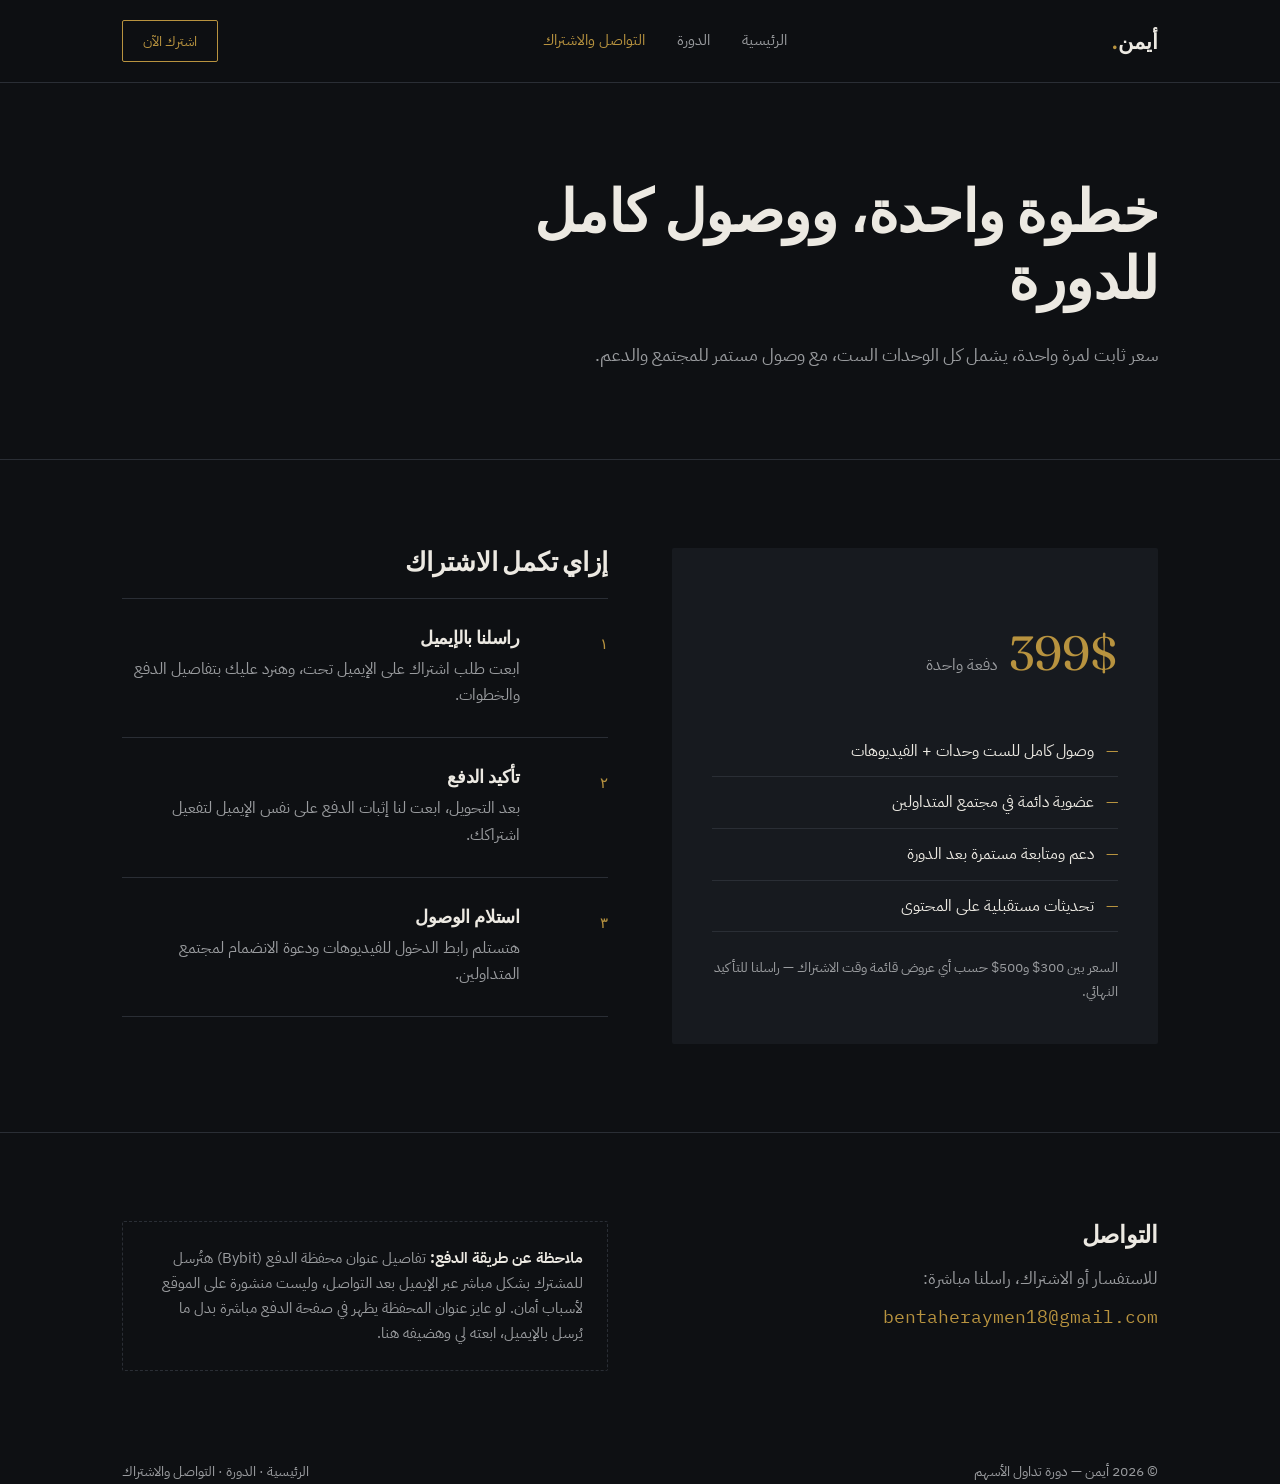
==== contact.html @ c3939e91 "Add files via upload" ====
<!DOCTYPE html>
<html lang="ar" dir="rtl">
<head>
<meta charset="UTF-8">
<meta name="viewport" content="width=device-width, initial-scale=1.0">
<title>التواصل والاشتراك | أيمن</title>
<link rel="stylesheet" href="styles.css">
</head>
<body>

<header>
  <nav class="nav">
    <div class="brand">أيمن<span>.</span></div>
    <div class="nav-links">
      <a href="index.html">الرئيسية</a>
      <a href="course.html">الدورة</a>
      <a href="contact.html" class="active">التواصل والاشتراك</a>
    </div>
    <a href="contact.html" class="nav-cta">اشترك الآن</a>
  </nav>
</header>

<section class="hero" style="padding-bottom:48px;">
  <div class="container">
    <h1 style="max-width:18ch;">خطوة واحدة، ووصول كامل للدورة</h1>
    <p class="lede">سعر ثابت لمرة واحدة، يشمل كل الوحدات الست، مع وصول مستمر للمجتمع والدعم.</p>
  </div>
</section>

<section class="section">
  <div class="container">
    <div class="two-col">
      <div class="panel">
        <div class="price-block">
          <span class="amount">399$</span>
          <span class="cycle">دفعة واحدة</span>
        </div>
        <ul class="check-list">
          <li>وصول كامل للست وحدات + الفيديوهات</li>
          <li>عضوية دائمة في مجتمع المتداولين</li>
          <li>دعم ومتابعة مستمرة بعد الدورة</li>
          <li>تحديثات مستقبلية على المحتوى</li>
        </ul>
        <p style="color:var(--muted); font-size:0.88rem; margin-top:20px;">
          السعر بين 300$ و500$ حسب أي عروض قائمة وقت الاشتراك — راسلنا للتأكيد النهائي.
        </p>
      </div>

      <div>
        <h2 style="font-size:1.6rem; margin-bottom:20px;">إزاي تكمل الاشتراك</h2>
        <div class="row-list">
          <div class="row-item">
            <span class="idx">١</span>
            <div>
              <h3>راسلنا بالإيميل</h3>
              <p>ابعت طلب اشتراك على الإيميل تحت، وهنرد عليك بتفاصيل الدفع والخطوات.</p>
            </div>
          </div>
          <div class="row-item">
            <span class="idx">٢</span>
            <div>
              <h3>تأكيد الدفع</h3>
              <p>بعد التحويل، ابعت لنا إثبات الدفع على نفس الإيميل لتفعيل اشتراكك.</p>
            </div>
          </div>
          <div class="row-item">
            <span class="idx">٣</span>
            <div>
              <h3>استلام الوصول</h3>
              <p>هتستلم رابط الدخول للفيديوهات ودعوة الانضمام لمجتمع المتداولين.</p>
            </div>
          </div>
        </div>
      </div>
    </div>
  </div>
</section>

<section class="section" style="border-bottom:none;">
  <div class="container">
    <div class="two-col">
      <div>
        <h2 style="font-size:1.5rem; margin-bottom:16px;">التواصل</h2>
        <p style="color:var(--muted); margin-bottom:8px;">للاستفسار أو الاشتراك، راسلنا مباشرة:</p>
        <p style="font-family:'IBM Plex Mono',monospace; font-size:1.1rem; color:var(--gold);">
          bentaheraymen18@gmail.com
        </p>
      </div>

      <div class="notice">
        <strong>ملاحظة عن طريقة الدفع:</strong>
        تفاصيل عنوان محفظة الدفع (Bybit) هتُرسل للمشترك بشكل مباشر عبر الإيميل بعد التواصل، وليست منشورة على الموقع لأسباب أمان. لو عايز عنوان المحفظة يظهر في صفحة الدفع مباشرة بدل ما يُرسل بالإيميل، ابعته لي وهضيفه هنا.
      </div>
    </div>
  </div>
</section>

<footer class="container">
  <span>© 2026 أيمن — دورة تداول الأسهم</span>
  <span>الرئيسية · الدورة · التواصل والاشتراك</span>
</footer>

</body>
</html>
---- styles.css ----
/* ===== Design tokens =====
   Base:      #0E1013  (charcoal-navy, almost-black)
   Panel:     #171A1F  (raised surface)
   Line:      #2A2E35  (hairline dividers, table-style)
   Ink:       #ECE9E2  (warm off-white text)
   Muted:     #9A9C9F  (secondary text)
   Gold:      #B8933F  (ticker gold — the one bold accent)
   Rise:      #3E7C6B  (muted market-green, used sparingly for "gain" cues)
   Display type: "Fraunces" (serif, financial-print authority)
   Body type:    "IBM Plex Sans Arabic" for Arabic copy, "IBM Plex Sans" for latin
*/

@import url('https://fonts.googleapis.com/css2?family=Fraunces:opsz,wght@9..144,400;9..144,500;9..144,600&family=IBM+Plex+Sans+Arabic:wght@400;500;600;700&family=IBM+Plex+Mono:wght@400;500&display=swap');

* { box-sizing: border-box; margin: 0; padding: 0; }

:root {
  --base: #0E1013;
  --panel: #171A1F;
  --line: #2A2E35;
  --ink: #ECE9E2;
  --muted: #9A9C9F;
  --gold: #B8933F;
  --rise: #3E7C6B;
}

html { scroll-behavior: smooth; }

body {
  background: var(--base);
  color: var(--ink);
  font-family: 'IBM Plex Sans Arabic', 'IBM Plex Sans', sans-serif;
  font-size: 17px;
  line-height: 1.7;
  direction: rtl;
}

@media (prefers-reduced-motion: reduce) {
  * { animation: none !important; transition: none !important; scroll-behavior: auto !important; }
}

a { color: inherit; text-decoration: none; }

img { max-width: 100%; display: block; }

h1, h2, h3 {
  font-family: 'Fraunces', serif;
  font-weight: 600;
  line-height: 1.15;
  letter-spacing: -0.01em;
}

.container {
  max-width: 1100px;
  margin: 0 auto;
  padding: 0 32px;
}

/* ---------- Header ---------- */
header {
  border-bottom: 1px solid var(--line);
  position: sticky;
  top: 0;
  background: rgba(14,16,19,0.92);
  backdrop-filter: blur(6px);
  z-index: 50;
}

.nav {
  display: flex;
  align-items: center;
  justify-content: space-between;
  padding: 20px 32px;
  max-width: 1100px;
  margin: 0 auto;
}

.brand {
  font-family: 'Fraunces', serif;
  font-size: 1.3rem;
  font-weight: 600;
  color: var(--ink);
}

.brand span { color: var(--gold); }

.nav-links {
  display: flex;
  gap: 32px;
  font-size: 0.95rem;
  color: var(--muted);
}

.nav-links a:hover { color: var(--ink); }

.nav-links a.active { color: var(--gold); }

.nav-cta {
  border: 1px solid var(--gold);
  color: var(--gold) !important;
  padding: 8px 20px;
  border-radius: 2px;
  font-size: 0.9rem;
}

.nav-cta:hover { background: var(--gold); color: var(--base) !important; }

/* ---------- Hero ---------- */
.hero {
  padding: 96px 0 72px;
  border-bottom: 1px solid var(--line);
  position: relative;
}

.hero-ticker {
  font-family: 'IBM Plex Mono', monospace;
  font-size: 0.8rem;
  color: var(--muted);
  display: flex;
  gap: 24px;
  margin-bottom: 40px;
  overflow: hidden;
  white-space: nowrap;
}

.hero-ticker .up { color: var(--rise); }
.hero-ticker .down { color: #A15C4A; }

.hero h1 {
  font-size: clamp(2.4rem, 5vw, 3.6rem);
  max-width: 16ch;
  margin-bottom: 28px;
}

.hero .lede {
  color: var(--muted);
  font-size: 1.15rem;
  max-width: 52ch;
  margin-bottom: 40px;
}

.hero-actions {
  display: flex;
  gap: 16px;
  align-items: center;
}

.btn-primary {
  background: var(--gold);
  color: var(--base);
  padding: 14px 32px;
  border-radius: 2px;
  font-weight: 600;
  font-size: 0.98rem;
  display: inline-block;
}

.btn-primary:hover { background: #cba552; }

.btn-secondary {
  color: var(--ink);
  padding: 14px 8px;
  border-bottom: 1px solid var(--line);
  font-size: 0.98rem;
}

.btn-secondary:hover { border-color: var(--ink); }

/* ---------- Stat row ---------- */
.stat-row {
  display: grid;
  grid-template-columns: repeat(3, 1fr);
  border-bottom: 1px solid var(--line);
}

.stat {
  padding: 40px 32px;
  border-left: 1px solid var(--line);
}

.stat:last-child { border-left: none; }

.stat .num {
  font-family: 'Fraunces', serif;
  font-size: 2.2rem;
  color: var(--gold);
}

.stat .label {
  color: var(--muted);
  font-size: 0.92rem;
  margin-top: 6px;
}

/* ---------- Section ---------- */
.section {
  padding: 88px 0;
  border-bottom: 1px solid var(--line);
}

.section-head {
  display: flex;
  justify-content: space-between;
  align-items: flex-end;
  gap: 24px;
  margin-bottom: 48px;
}

.section-head h2 {
  font-size: clamp(1.8rem, 3vw, 2.4rem);
  max-width: 20ch;
}

.section-head .num-mark {
  font-family: 'IBM Plex Mono', monospace;
  color: var(--muted);
  font-size: 0.85rem;
  white-space: nowrap;
}

/* ---------- Cards / lists ---------- */
.row-list { border-top: 1px solid var(--line); }

.row-item {
  display: grid;
  grid-template-columns: 64px 1fr;
  gap: 24px;
  padding: 28px 0;
  border-bottom: 1px solid var(--line);
}

.row-item .idx {
  font-family: 'IBM Plex Mono', monospace;
  color: var(--gold);
  font-size: 0.95rem;
  padding-top: 4px;
}

.row-item h3 {
  font-size: 1.15rem;
  margin-bottom: 8px;
  font-weight: 600;
}

.row-item p { color: var(--muted); font-size: 0.98rem; max-width: 60ch; }

/* ---------- Two-col ---------- */
.two-col {
  display: grid;
  grid-template-columns: 1fr 1fr;
  gap: 64px;
  align-items: start;
}

@media (max-width: 760px) {
  .two-col { grid-template-columns: 1fr; }
  .stat-row { grid-template-columns: 1fr; }
  .stat { border-left: none; border-bottom: 1px solid var(--line); }
  .stat:last-child { border-bottom: none; }
  .nav-links { display: none; }
  .row-item { grid-template-columns: 40px 1fr; }
}

/* ---------- Panel / quote ---------- */
.panel {
  background: var(--panel);
  padding: 40px;
  border-radius: 2px;
}

.quote {
  font-family: 'Fraunces', serif;
  font-size: 1.4rem;
  font-style: italic;
  line-height: 1.5;
  color: var(--ink);
  border-right: 2px solid var(--gold);
  padding-right: 24px;
}

.quote cite {
  display: block;
  font-family: 'IBM Plex Sans Arabic', sans-serif;
  font-style: normal;
  font-size: 0.9rem;
  color: var(--muted);
  margin-top: 16px;
}

/* ---------- Price block ---------- */
.price-block {
  display: flex;
  align-items: baseline;
  gap: 12px;
  margin: 24px 0 32px;
}

.price-block .amount {
  font-family: 'Fraunces', serif;
  font-size: 3rem;
  color: var(--gold);
}

.price-block .cycle { color: var(--muted); font-size: 1rem; }

.check-list { list-style: none; margin: 24px 0; }

.check-list li {
  padding: 12px 0 12px 0;
  border-bottom: 1px solid var(--line);
  display: flex;
  gap: 12px;
  color: var(--ink);
  font-size: 0.98rem;
}

.check-list li::before {
  content: "—";
  color: var(--gold);
  flex-shrink: 0;
}

/* ---------- Form ---------- */
.form-group { margin-bottom: 22px; }

.form-group label {
  display: block;
  font-size: 0.9rem;
  color: var(--muted);
  margin-bottom: 8px;
}

.form-group input,
.form-group textarea {
  width: 100%;
  background: var(--panel);
  border: 1px solid var(--line);
  color: var(--ink);
  padding: 14px 16px;
  border-radius: 2px;
  font-family: inherit;
  font-size: 0.98rem;
}

.form-group input:focus,
.form-group textarea:focus {
  outline: none;
  border-color: var(--gold);
}

.form-group textarea { resize: vertical; min-height: 120px; }

/* ---------- Payment note box ---------- */
.notice {
  border: 1px dashed var(--line);
  padding: 24px;
  border-radius: 2px;
  color: var(--muted);
  font-size: 0.92rem;
}

.notice strong { color: var(--ink); }

/* ---------- Footer ---------- */
footer {
  padding: 48px 0;
  color: var(--muted);
  font-size: 0.9rem;
  display: flex;
  justify-content: space-between;
  flex-wrap: wrap;
  gap: 16px;
}

/* Visible keyboard focus */
a:focus-visible, button:focus-visible, input:focus-visible, textarea:focus-visible {
  outline: 2px solid var(--gold);
  outline-offset: 2px;
}
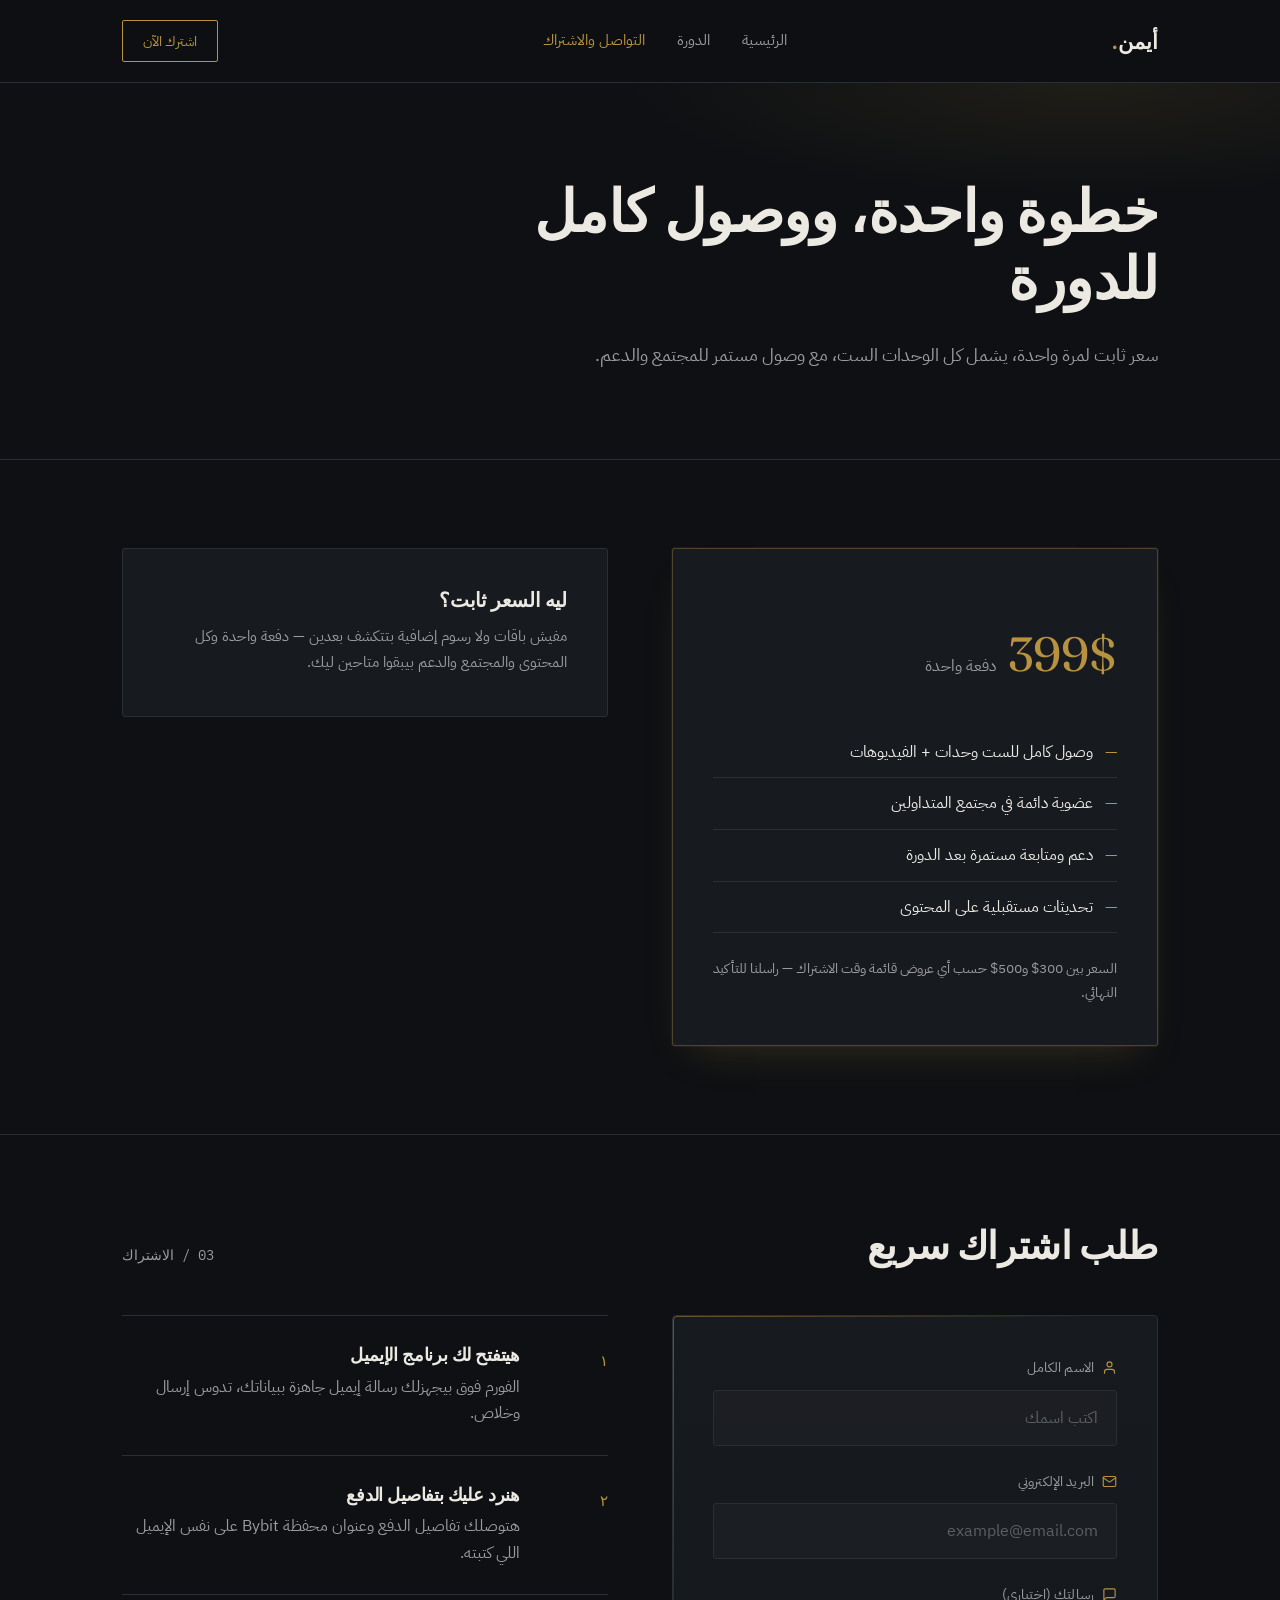
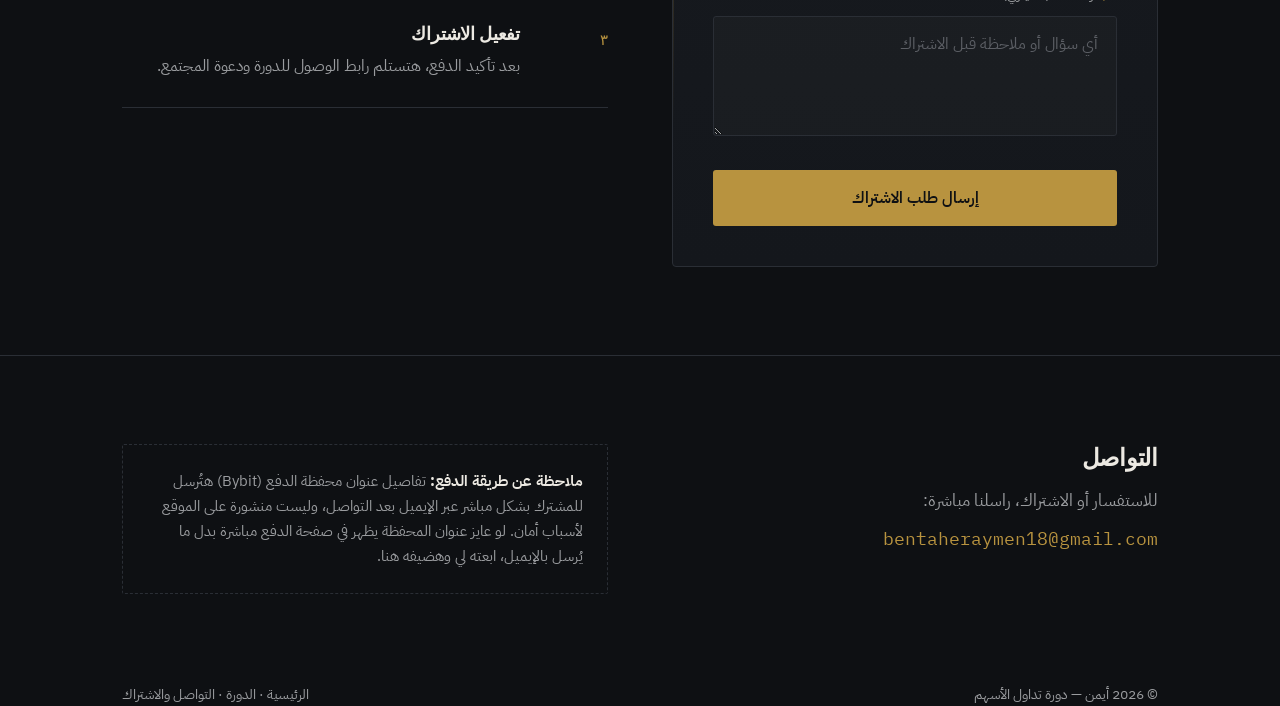
==== commit f28884f8: "Add files via upload" ====
--- a/contact.html
+++ b/contact.html
@@ -30,7 +30,7 @@
 <section class="section">
   <div class="container">
     <div class="two-col">
-      <div class="panel">
+      <div class="panel panel-price">
         <div class="price-block">
           <span class="amount">399$</span>
           <span class="cycle">دفعة واحدة</span>
@@ -46,29 +46,67 @@
         </p>
       </div>
 
-      <div>
-        <h2 style="font-size:1.6rem; margin-bottom:20px;">إزاي تكمل الاشتراك</h2>
-        <div class="row-list">
-          <div class="row-item">
-            <span class="idx">١</span>
-            <div>
-              <h3>راسلنا بالإيميل</h3>
-              <p>ابعت طلب اشتراك على الإيميل تحت، وهنرد عليك بتفاصيل الدفع والخطوات.</p>
-            </div>
+      <div class="panel">
+        <h3 style="margin-bottom:12px;">ليه السعر ثابت؟</h3>
+        <p style="color:var(--muted); font-size:0.95rem;">مفيش باقات ولا رسوم إضافية بتتكشف بعدين — دفعة واحدة وكل المحتوى والمجتمع والدعم بيبقوا متاحين ليك.</p>
+      </div>
+    </div>
+  </div>
+</section>
+
+<section class="section">
+  <div class="container">
+    <div class="section-head">
+      <h2>طلب اشتراك سريع</h2>
+      <span class="num-mark">03 / الاشتراك</span>
+    </div>
+    <div class="two-col">
+      <div class="form-panel">
+        <form onsubmit="event.preventDefault(); window.location.href='mailto:bentaheraymen18@gmail.com?subject=' + encodeURIComponent('طلب اشتراك في الدورة') + '&body=' + encodeURIComponent('الاسم: ' + document.getElementById('f-name').value + '%0Aالبريد: ' + document.getElementById('f-email').value + '%0Aرسالة: ' + document.getElementById('f-msg').value);">
+          <div class="form-group">
+            <label for="f-name">
+              <svg viewBox="0 0 24 24" fill="none" stroke-width="1.8" stroke-linecap="round" stroke-linejoin="round"><path d="M20 21v-2a4 4 0 0 0-4-4H8a4 4 0 0 0-4 4v2"/><circle cx="12" cy="7" r="4"/></svg>
+              الاسم الكامل
+            </label>
+            <input type="text" id="f-name" placeholder="اكتب اسمك" required>
           </div>
-          <div class="row-item">
-            <span class="idx">٢</span>
-            <div>
-              <h3>تأكيد الدفع</h3>
-              <p>بعد التحويل، ابعت لنا إثبات الدفع على نفس الإيميل لتفعيل اشتراكك.</p>
-            </div>
+          <div class="form-group">
+            <label for="f-email">
+              <svg viewBox="0 0 24 24" fill="none" stroke-width="1.8" stroke-linecap="round" stroke-linejoin="round"><path d="M4 4h16v16H4z" opacity="0"/><path d="M22 6l-10 7L2 6"/><rect x="2" y="4" width="20" height="16" rx="2"/></svg>
+              البريد الإلكتروني
+            </label>
+            <input type="email" id="f-email" placeholder="example@email.com" required>
           </div>
-          <div class="row-item">
-            <span class="idx">٣</span>
-            <div>
-              <h3>استلام الوصول</h3>
-              <p>هتستلم رابط الدخول للفيديوهات ودعوة الانضمام لمجتمع المتداولين.</p>
-            </div>
+          <div class="form-group">
+            <label for="f-msg">
+              <svg viewBox="0 0 24 24" fill="none" stroke-width="1.8" stroke-linecap="round" stroke-linejoin="round"><path d="M21 15a2 2 0 0 1-2 2H7l-4 4V5a2 2 0 0 1 2-2h14a2 2 0 0 1 2 2z"/></svg>
+              رسالتك (اختياري)
+            </label>
+            <textarea id="f-msg" placeholder="أي سؤال أو ملاحظة قبل الاشتراك"></textarea>
+          </div>
+          <button type="submit" class="form-submit">إرسال طلب الاشتراك</button>
+        </form>
+      </div>
+      <div class="row-list">
+        <div class="row-item">
+          <span class="idx">١</span>
+          <div>
+            <h3>هيتفتح لك برنامج الإيميل</h3>
+            <p>الفورم فوق بيجهزلك رسالة إيميل جاهزة ببياناتك، تدوس إرسال وخلاص.</p>
+          </div>
+        </div>
+        <div class="row-item">
+          <span class="idx">٢</span>
+          <div>
+            <h3>هنرد عليك بتفاصيل الدفع</h3>
+            <p>هتوصلك تفاصيل الدفع وعنوان محفظة Bybit على نفس الإيميل اللي كتبته.</p>
+          </div>
+        </div>
+        <div class="row-item">
+          <span class="idx">٣</span>
+          <div>
+            <h3>تفعيل الاشتراك</h3>
+            <p>بعد تأكيد الدفع، هتستلم رابط الوصول للدورة ودعوة المجتمع.</p>
           </div>
         </div>
       </div>
--- a/styles.css
+++ b/styles.css
@@ -110,21 +110,89 @@
   padding: 96px 0 72px;
   border-bottom: 1px solid var(--line);
   position: relative;
+  overflow: hidden;
+  background:
+    radial-gradient(ellipse 60% 50% at 85% 0%, rgba(184,147,63,0.10), transparent 60%);
+}
+
+.hero-chart {
+  position: absolute;
+  inset: 0;
+  width: 100%;
+  height: 100%;
+  opacity: 0.55;
+  pointer-events: none;
+}
+
+.hero-chart .grid-line {
+  stroke: var(--line);
+  stroke-width: 1;
+}
+
+.hero-chart .chart-line {
+  fill: none;
+  stroke: var(--gold);
+  stroke-width: 1.6;
+  stroke-dasharray: 1400;
+  stroke-dashoffset: 1400;
+  animation: draw-line 3.2s ease-out forwards;
+}
+
+.hero-chart .chart-fill {
+  opacity: 0;
+  animation: fade-fill 2s ease-out 1.2s forwards;
+}
+
+.hero-chart .candle {
+  opacity: 0;
+  animation: rise-in 0.6s ease-out forwards;
+}
+
+@keyframes draw-line {
+  to { stroke-dashoffset: 0; }
+}
+
+@keyframes fade-fill {
+  to { opacity: 1; }
+}
+
+@keyframes rise-in {
+  from { opacity: 0; transform: translateY(10px); }
+  to   { opacity: 1; transform: translateY(0); }
+}
+
+@media (prefers-reduced-motion: reduce) {
+  .hero-chart .chart-line { stroke-dashoffset: 0; animation: none; }
+  .hero-chart .chart-fill,
+  .hero-chart .candle { opacity: 1; animation: none; transform: none; }
 }
 
 .hero-ticker {
   font-family: 'IBM Plex Mono', monospace;
   font-size: 0.8rem;
   color: var(--muted);
-  display: flex;
-  gap: 24px;
   margin-bottom: 40px;
   overflow: hidden;
   white-space: nowrap;
+  -webkit-mask-image: linear-gradient(90deg, transparent, #000 8%, #000 92%, transparent);
+  mask-image: linear-gradient(90deg, transparent, #000 8%, #000 92%, transparent);
+}
+
+.hero-ticker .track {
+  display: inline-flex;
+  gap: 24px;
+  animation: ticker-scroll 28s linear infinite;
+}
+
+@keyframes ticker-scroll {
+  from { transform: translateX(0); }
+  to   { transform: translateX(-50%); }
 }
 
 .hero-ticker .up { color: var(--rise); }
 .hero-ticker .down { color: #A15C4A; }
+
+.hero-content { position: relative; z-index: 2; }
 
 .hero h1 {
   font-size: clamp(2.4rem, 5vw, 3.6rem);
@@ -265,7 +333,8 @@
 .panel {
   background: var(--panel);
   padding: 40px;
-  border-radius: 2px;
+  border-radius: 3px;
+  border: 1px solid var(--line);
 }
 
 .quote {
@@ -303,6 +372,11 @@
 
 .price-block .cycle { color: var(--muted); font-size: 1rem; }
 
+.panel-price {
+  border-color: rgba(184,147,63,0.35);
+  box-shadow: 0 0 0 1px rgba(184,147,63,0.08), 0 20px 40px -20px rgba(184,147,63,0.25);
+}
+
 .check-list { list-style: none; margin: 24px 0; }
 
 .check-list li {
@@ -321,34 +395,83 @@
 }
 
 /* ---------- Form ---------- */
-.form-group { margin-bottom: 22px; }
+.form-panel {
+  background: linear-gradient(180deg, var(--panel), #14171C);
+  border: 1px solid var(--line);
+  border-radius: 4px;
+  padding: 40px;
+  position: relative;
+}
+
+.form-panel::before {
+  content: "";
+  position: absolute;
+  inset: 0;
+  border-radius: 4px;
+  padding: 1px;
+  background: linear-gradient(135deg, rgba(184,147,63,0.5), transparent 40%);
+  -webkit-mask: linear-gradient(#000 0 0) content-box, linear-gradient(#000 0 0);
+  -webkit-mask-composite: xor;
+  mask-composite: exclude;
+  pointer-events: none;
+}
+
+.form-group { margin-bottom: 24px; position: relative; }
 
 .form-group label {
-  display: block;
-  font-size: 0.9rem;
-  color: var(--muted);
-  margin-bottom: 8px;
-}
+  display: flex;
+  align-items: center;
+  gap: 8px;
+  font-size: 0.85rem;
+  color: var(--muted);
+  margin-bottom: 10px;
+  letter-spacing: 0.01em;
+}
+
+.form-group label svg { width: 15px; height: 15px; stroke: var(--gold); flex-shrink: 0; }
 
 .form-group input,
 .form-group textarea {
   width: 100%;
-  background: var(--panel);
+  background: rgba(255,255,255,0.02);
   border: 1px solid var(--line);
   color: var(--ink);
-  padding: 14px 16px;
-  border-radius: 2px;
+  padding: 15px 18px;
+  border-radius: 3px;
   font-family: inherit;
   font-size: 0.98rem;
-}
+  transition: border-color 0.2s ease, box-shadow 0.2s ease, background 0.2s ease;
+}
+
+.form-group input::placeholder,
+.form-group textarea::placeholder { color: #5C5F65; }
 
 .form-group input:focus,
 .form-group textarea:focus {
   outline: none;
   border-color: var(--gold);
+  background: rgba(184,147,63,0.04);
+  box-shadow: 0 0 0 3px rgba(184,147,63,0.12);
 }
 
 .form-group textarea { resize: vertical; min-height: 120px; }
+
+.form-submit {
+  width: 100%;
+  background: var(--gold);
+  color: var(--base);
+  border: none;
+  padding: 16px 32px;
+  border-radius: 3px;
+  font-weight: 600;
+  font-size: 1rem;
+  font-family: inherit;
+  cursor: pointer;
+  transition: background 0.2s ease, transform 0.15s ease;
+}
+
+.form-submit:hover { background: #cba552; }
+.form-submit:active { transform: scale(0.99); }
 
 /* ---------- Payment note box ---------- */
 .notice {
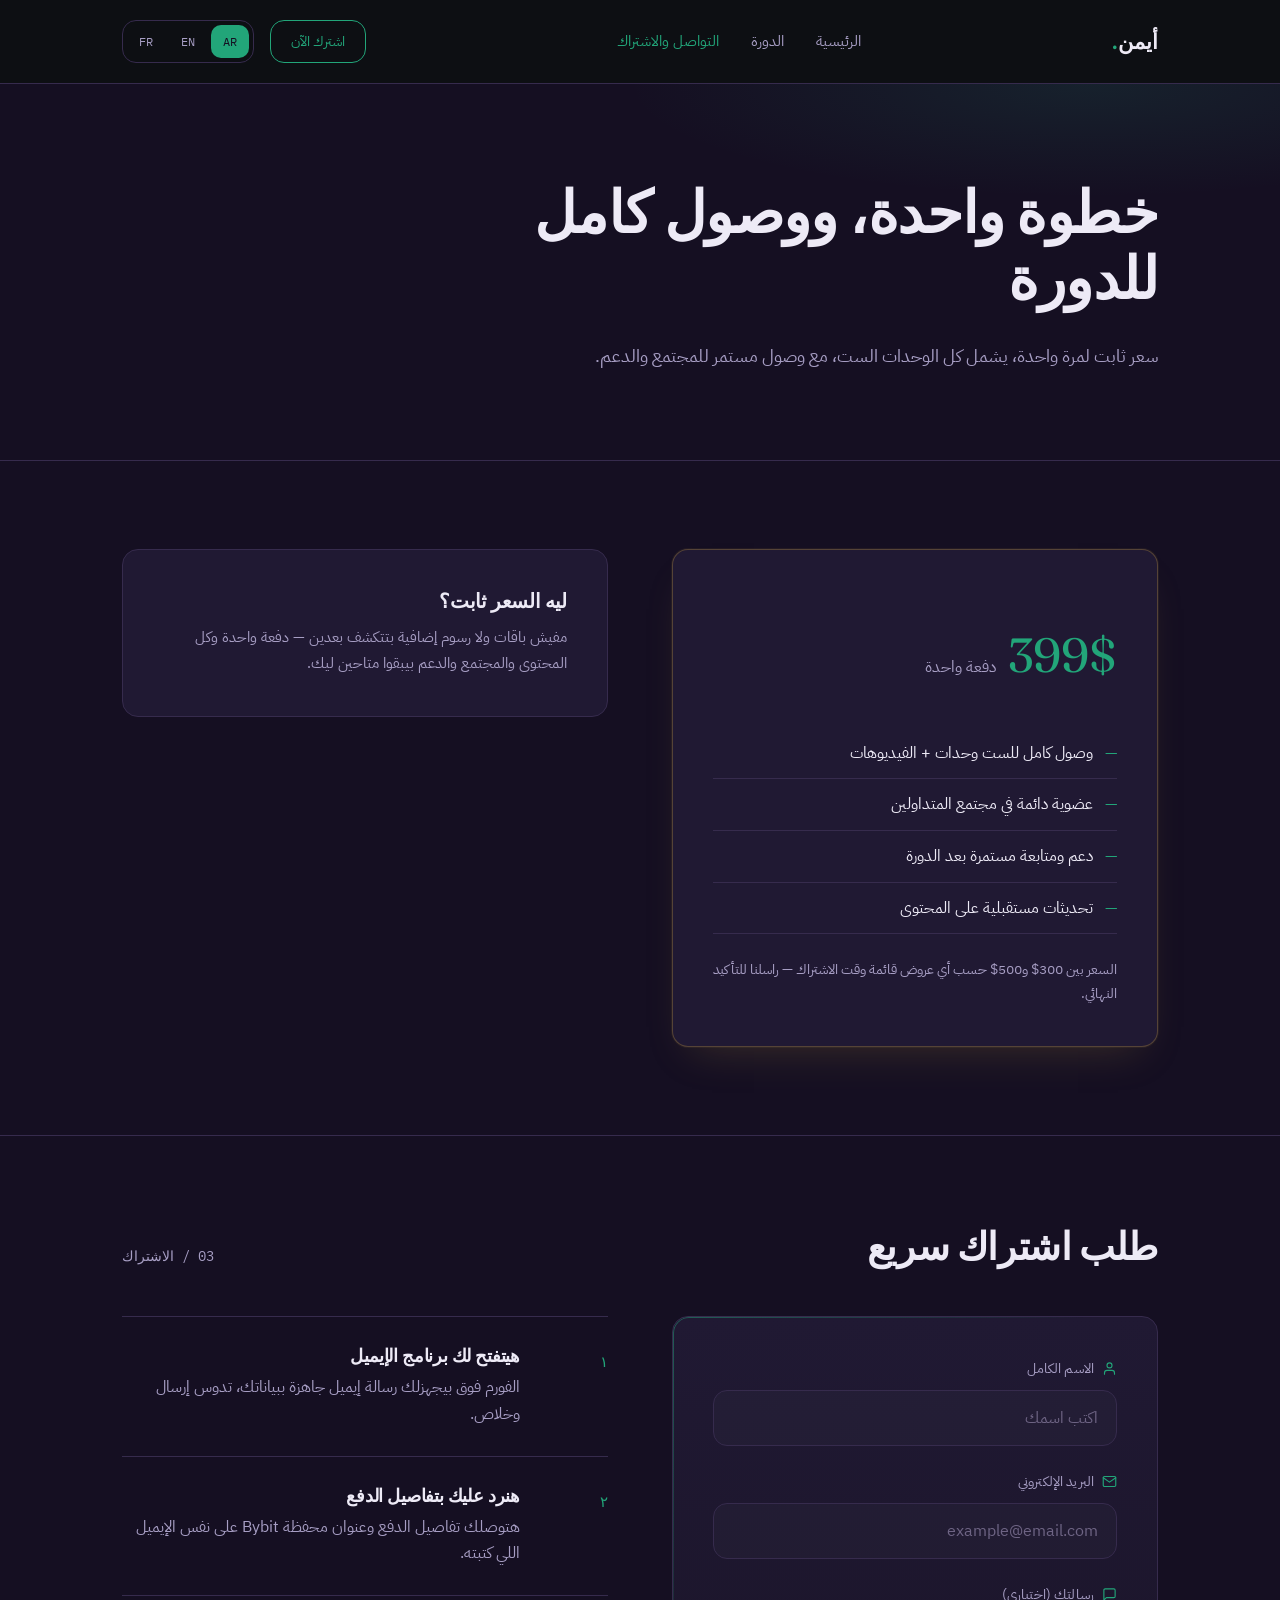
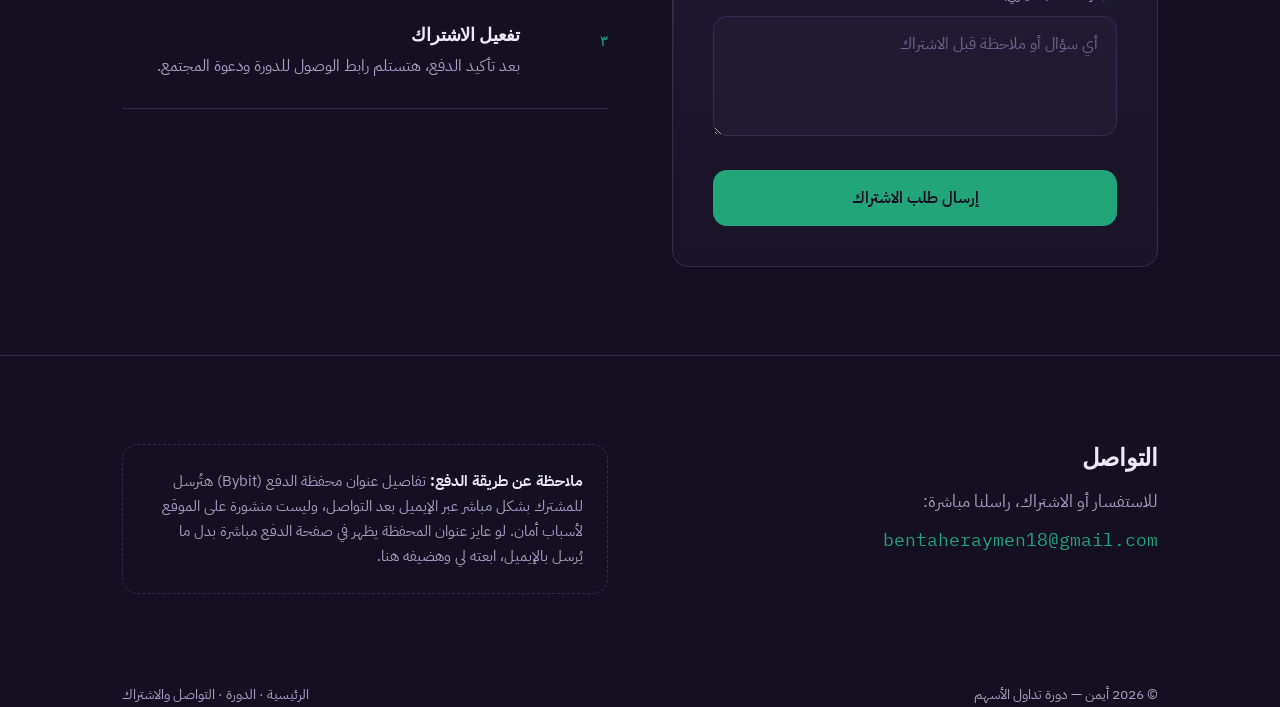
==== commit 00ca567e: "Add files via upload" ====
--- a/contact.html
+++ b/contact.html
@@ -16,7 +16,14 @@
       <a href="course.html">الدورة</a>
       <a href="contact.html" class="active">التواصل والاشتراك</a>
     </div>
-    <a href="contact.html" class="nav-cta">اشترك الآن</a>
+    <div class="nav-right">
+      <a href="contact.html" class="nav-cta">اشترك الآن</a>
+      <div class="lang-switch">
+        <a href="index.html" class="lang-active">AR</a>
+        <a href="en/contact.html">EN</a>
+        <a href="fr/contact.html">FR</a>
+      </div>
+    </div>
   </nav>
 </header>
 
--- a/styles.css
+++ b/styles.css
@@ -1,27 +1,27 @@
 /* ===== Design tokens =====
-   Base:      #0E1013  (charcoal-navy, almost-black)
-   Panel:     #171A1F  (raised surface)
-   Line:      #2A2E35  (hairline dividers, table-style)
-   Ink:       #ECE9E2  (warm off-white text)
-   Muted:     #9A9C9F  (secondary text)
-   Gold:      #B8933F  (ticker gold — the one bold accent)
-   Rise:      #3E7C6B  (muted market-green, used sparingly for "gain" cues)
+   Base:      #150F22  (deep aubergine-purple, near-black)
+   Panel:     #201933  (raised purple surface)
+   Line:      #362B4D  (hairline dividers)
+   Ink:       #EDEAF6  (soft lavender-white text)
+   Muted:     #A79EC4  (secondary text)
+   Accent:    #22A579  (emerald — the one bold accent, var name kept as --gold)
+   Rise:      #22A579  (same emerald, used for "gain" ticker cues)
    Display type: "Fraunces" (serif, financial-print authority)
-   Body type:    "IBM Plex Sans Arabic" for Arabic copy, "IBM Plex Sans" for latin
+   Body type:    "IBM Plex Sans Arabic" for Arabic copy, "IBM Plex Sans" for Latin (EN/FR)
 */
 
-@import url('https://fonts.googleapis.com/css2?family=Fraunces:opsz,wght@9..144,400;9..144,500;9..144,600&family=IBM+Plex+Sans+Arabic:wght@400;500;600;700&family=IBM+Plex+Mono:wght@400;500&display=swap');
+@import url('https://fonts.googleapis.com/css2?family=Fraunces:opsz,wght@9..144,400;9..144,500;9..144,600&family=IBM+Plex+Sans+Arabic:wght@400;500;600;700&family=IBM+Plex+Sans:wght@400;500;600;700&family=IBM+Plex+Mono:wght@400;500&display=swap');
 
 * { box-sizing: border-box; margin: 0; padding: 0; }
 
 :root {
-  --base: #0E1013;
-  --panel: #171A1F;
-  --line: #2A2E35;
-  --ink: #ECE9E2;
-  --muted: #9A9C9F;
-  --gold: #B8933F;
-  --rise: #3E7C6B;
+  --base: #150F22;
+  --panel: #201933;
+  --line: #362B4D;
+  --ink: #EDEAF6;
+  --muted: #A79EC4;
+  --gold: #22A579;
+  --rise: #22A579;
 }
 
 html { scroll-behavior: smooth; }
@@ -35,6 +35,10 @@
   direction: rtl;
 }
 
+body.lang-latin {
+  font-family: 'IBM Plex Sans', sans-serif;
+}
+
 @media (prefers-reduced-motion: reduce) {
   * { animation: none !important; transition: none !important; scroll-behavior: auto !important; }
 }
@@ -95,15 +99,50 @@
 
 .nav-links a.active { color: var(--gold); }
 
+.nav-right {
+  display: flex;
+  align-items: center;
+  gap: 16px;
+}
+
+@media (max-width: 480px) {
+  .nav-right .nav-cta { display: none; }
+}
+
 .nav-cta {
   border: 1px solid var(--gold);
   color: var(--gold) !important;
   padding: 8px 20px;
-  border-radius: 2px;
+  border-radius: 14px;
   font-size: 0.9rem;
 }
 
 .nav-cta:hover { background: var(--gold); color: var(--base) !important; }
+
+/* ---------- Language switcher ---------- */
+.lang-switch {
+  display: flex;
+  align-items: center;
+  gap: 4px;
+  border: 1px solid var(--line);
+  border-radius: 14px;
+  padding: 4px;
+  font-family: 'IBM Plex Mono', monospace;
+  font-size: 0.78rem;
+}
+
+.lang-switch a {
+  padding: 6px 12px;
+  border-radius: 10px;
+  color: var(--muted);
+}
+
+.lang-switch a:hover { color: var(--ink); }
+
+.lang-switch a.lang-active {
+  background: var(--gold);
+  color: var(--base);
+}
 
 /* ---------- Hero ---------- */
 .hero {
@@ -112,7 +151,7 @@
   position: relative;
   overflow: hidden;
   background:
-    radial-gradient(ellipse 60% 50% at 85% 0%, rgba(184,147,63,0.10), transparent 60%);
+    radial-gradient(ellipse 60% 50% at 85% 0%, rgba(34,165,121,0.12), transparent 60%);
 }
 
 .hero-chart {
@@ -190,7 +229,7 @@
 }
 
 .hero-ticker .up { color: var(--rise); }
-.hero-ticker .down { color: #A15C4A; }
+.hero-ticker .down { color: #C2607A; }
 
 .hero-content { position: relative; z-index: 2; }
 
@@ -217,7 +256,7 @@
   background: var(--gold);
   color: var(--base);
   padding: 14px 32px;
-  border-radius: 2px;
+  border-radius: 14px;
   font-weight: 600;
   font-size: 0.98rem;
   display: inline-block;
@@ -333,7 +372,7 @@
 .panel {
   background: var(--panel);
   padding: 40px;
-  border-radius: 3px;
+  border-radius: 16px;
   border: 1px solid var(--line);
 }
 
@@ -343,8 +382,8 @@
   font-style: italic;
   line-height: 1.5;
   color: var(--ink);
-  border-right: 2px solid var(--gold);
-  padding-right: 24px;
+  border-inline-start: 2px solid var(--gold);
+  padding-inline-start: 24px;
 }
 
 .quote cite {
@@ -396,9 +435,9 @@
 
 /* ---------- Form ---------- */
 .form-panel {
-  background: linear-gradient(180deg, var(--panel), #14171C);
+  background: linear-gradient(180deg, var(--panel), #1A1428);
   border: 1px solid var(--line);
-  border-radius: 4px;
+  border-radius: 16px;
   padding: 40px;
   position: relative;
 }
@@ -407,9 +446,9 @@
   content: "";
   position: absolute;
   inset: 0;
-  border-radius: 4px;
+  border-radius: 16px;
   padding: 1px;
-  background: linear-gradient(135deg, rgba(184,147,63,0.5), transparent 40%);
+  background: linear-gradient(135deg, rgba(34,165,121,0.5), transparent 40%);
   -webkit-mask: linear-gradient(#000 0 0) content-box, linear-gradient(#000 0 0);
   -webkit-mask-composite: xor;
   mask-composite: exclude;
@@ -437,21 +476,21 @@
   border: 1px solid var(--line);
   color: var(--ink);
   padding: 15px 18px;
-  border-radius: 3px;
+  border-radius: 14px;
   font-family: inherit;
   font-size: 0.98rem;
   transition: border-color 0.2s ease, box-shadow 0.2s ease, background 0.2s ease;
 }
 
 .form-group input::placeholder,
-.form-group textarea::placeholder { color: #5C5F65; }
+.form-group textarea::placeholder { color: #6E6484; }
 
 .form-group input:focus,
 .form-group textarea:focus {
   outline: none;
   border-color: var(--gold);
-  background: rgba(184,147,63,0.04);
-  box-shadow: 0 0 0 3px rgba(184,147,63,0.12);
+  background: rgba(34,165,121,0.05);
+  box-shadow: 0 0 0 3px rgba(34,165,121,0.14);
 }
 
 .form-group textarea { resize: vertical; min-height: 120px; }
@@ -462,7 +501,7 @@
   color: var(--base);
   border: none;
   padding: 16px 32px;
-  border-radius: 3px;
+  border-radius: 14px;
   font-weight: 600;
   font-size: 1rem;
   font-family: inherit;
@@ -470,14 +509,14 @@
   transition: background 0.2s ease, transform 0.15s ease;
 }
 
-.form-submit:hover { background: #cba552; }
+.form-submit:hover { background: #2CC090; }
 .form-submit:active { transform: scale(0.99); }
 
 /* ---------- Payment note box ---------- */
 .notice {
   border: 1px dashed var(--line);
   padding: 24px;
-  border-radius: 2px;
+  border-radius: 16px;
   color: var(--muted);
   font-size: 0.92rem;
 }
